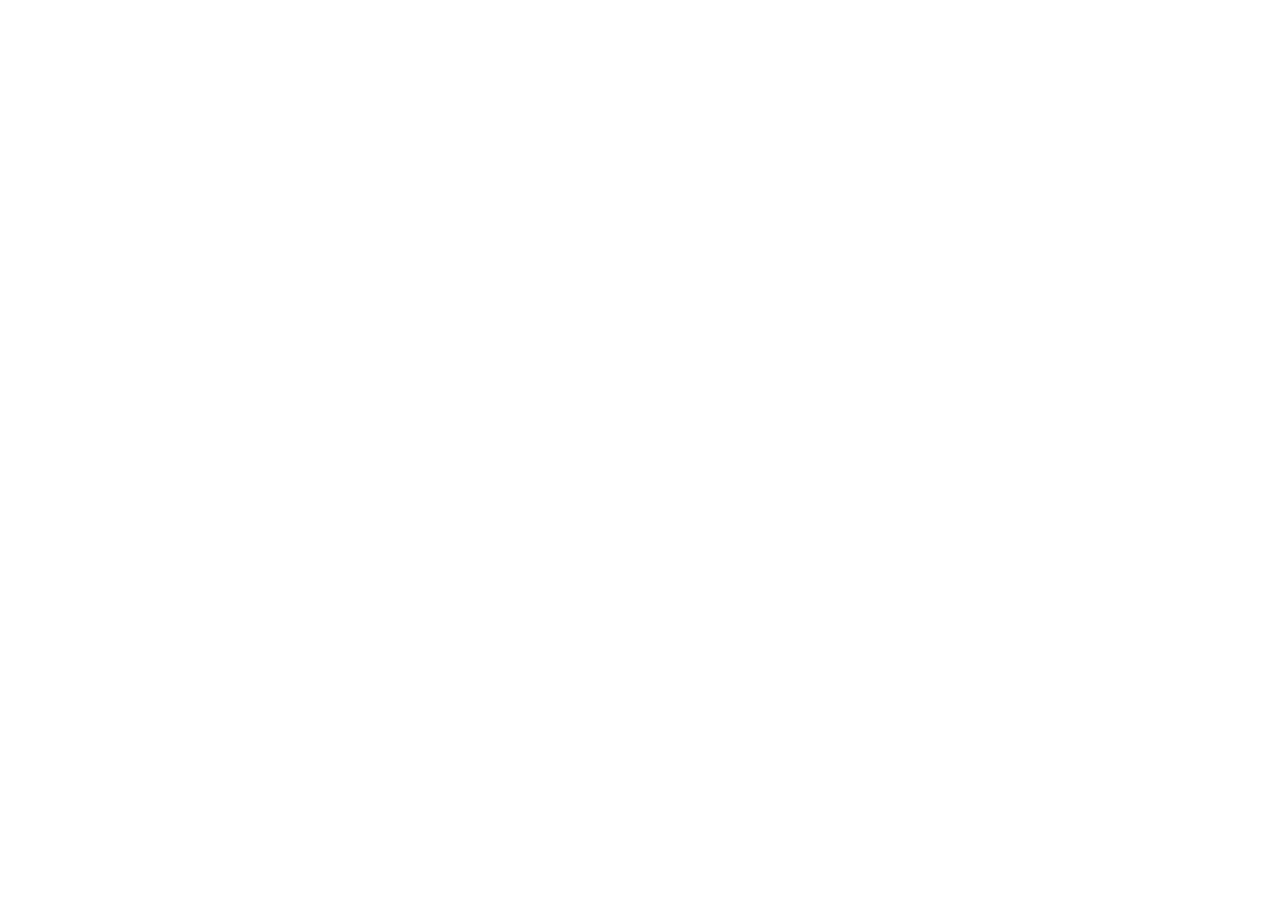
==== Web_Development_Projects/Amazon_Clone_v1/index.html @ 61e2529f "updated my project" ====
<!DOCTYPE html>
<html lang="en">
    <head>
        <meta charset="UTF-8">
        <meta name="viewport" content="width=device-width, initial-scale=1.0">
        <title>Document</title>
    </head>
    <body>
        
    </body>
</html>
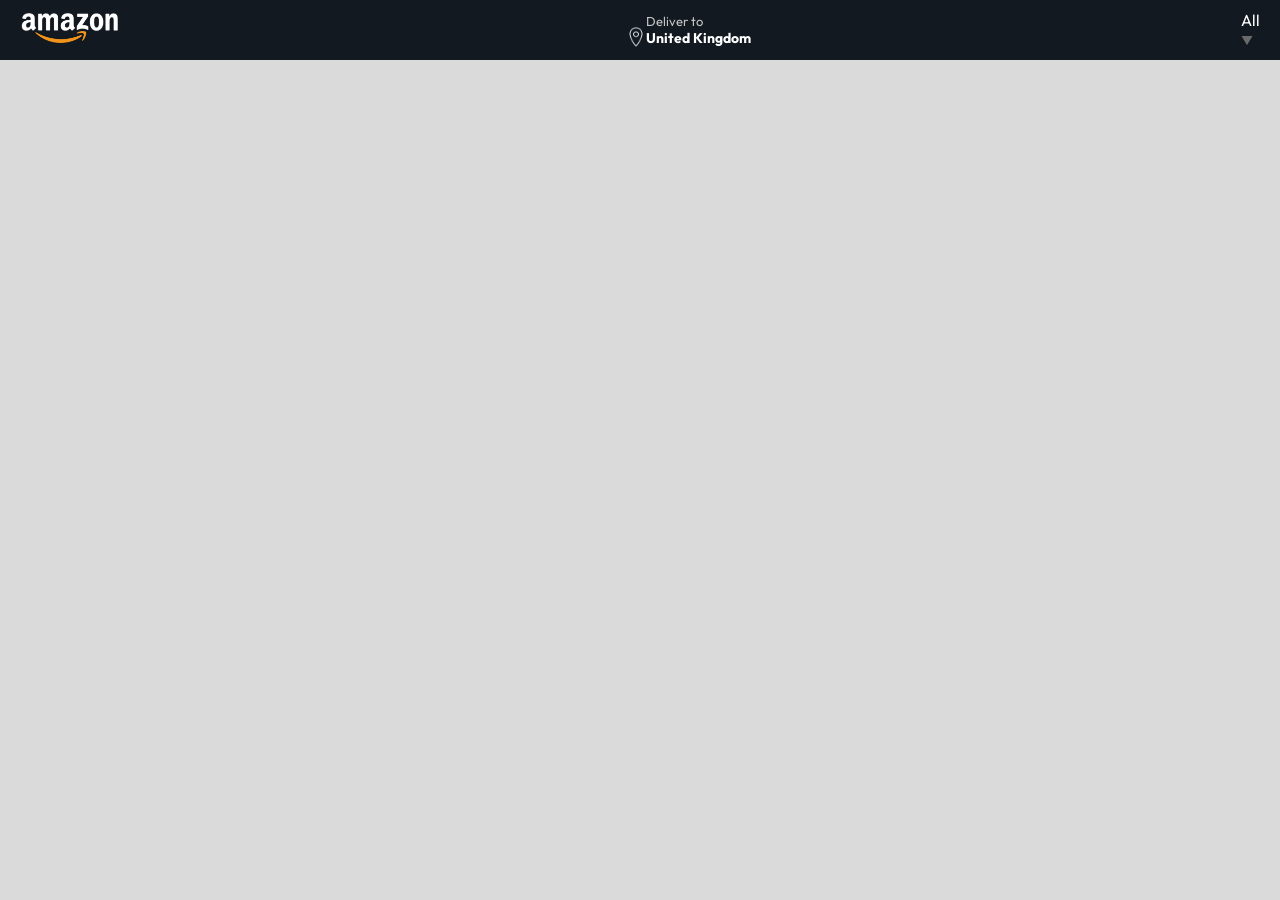
==== commit ce64e4d0: "Adding to my project" ====
--- a/Web_Development_Projects/Amazon_Clone_v1/index.html
+++ b/Web_Development_Projects/Amazon_Clone_v1/index.html
@@ -1,11 +1,74 @@
+<!---------------------------------------------
+
+Program Name: Amazon Clone
+
+Author Name: Oryon J. Facey
+
+Date: June 12 2025
+
+Desciption: This is a Amazon clone with some
+
+functionality to display my front end skill.
+
+In  this version I have only done the front
+
+page of the site.
+---------------------------------------------->
+
 <!DOCTYPE html>
+
 <html lang="en">
+
     <head>
+    
         <meta charset="UTF-8">
+    
         <meta name="viewport" content="width=device-width, initial-scale=1.0">
-        <title>Document</title>
+    
+        <title>Amazon Clone</title>
+    
+        <link rel="stylesheet" href="style.css">
+    
     </head>
+    
     <body>
-        
+
+        <nav>
+
+            <a href="/">
+                
+                <img src="./assets/amazon_logo.png" alt="Amazon Logo" width="100px">
+            
+            </a>
+
+            <div class="nav-country">
+
+                <img src="./assets/location_icon.png" alt="Location Icon" height="20px">
+
+                <div>
+                    
+                    <p> Deliver to</p>
+
+                    <h1>United Kingdom</h1>
+
+                </div>
+
+            </div>
+
+            <div class="nav-search">
+
+                <div class="nav-search-category">
+
+                    <p>All</p>
+
+                    <img src="./assets/dropdown_icon.png" height="12" alt="Drapdown Icon">
+
+                </div>
+                
+            </div>
+
+        </nav>
+
     </body>
+
 </html>
--- a/Web_Development_Projects/Amazon_Clone_v1/style.css
+++ b/Web_Development_Projects/Amazon_Clone_v1/style.css
@@ -0,0 +1,38 @@
+@import url('https://fonts.googleapis.com/css2?family=Outfit:wght@100..900&display=swap');
+*{
+    padding: 0;
+    margin: 0;
+    box-sizing: border-box;
+    font-family: Outfit;
+}
+
+body{
+    background: #dadada;
+}
+
+a{
+    text-decoration: none;
+    color: inherit;
+}
+
+nav{
+    display: flex;
+    align-items: center;
+    justify-content: space-between;
+    background: #131921;
+    padding: 10px 20px;
+    color: #fff;
+}
+
+.nav-country{
+    display: flex;
+    align-items: end;
+    margin-left: 15px;
+    font-size: 13px;
+    color: #c4c4c4;
+}
+
+.nav-country h1{
+   color: #fff;
+   font-size: 14px; 
+}
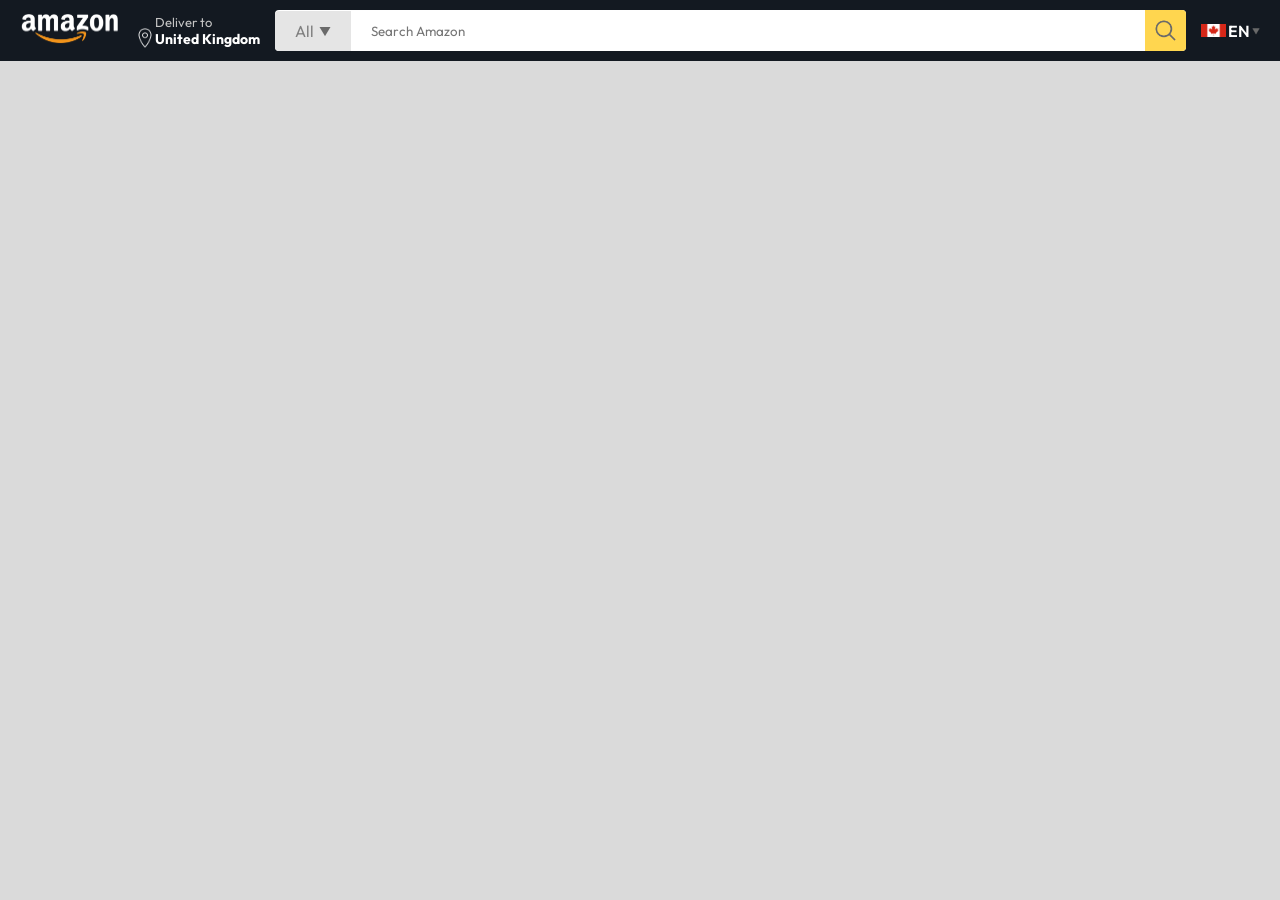
==== commit 2b1cd6e3: "Added to my project" ====
--- a/Web_Development_Projects/Amazon_Clone_v1/index.html
+++ b/Web_Development_Projects/Amazon_Clone_v1/index.html
@@ -64,6 +64,20 @@
                     <img src="./assets/dropdown_icon.png" height="12" alt="Drapdown Icon">
 
                 </div>
+
+                <input type="text" class="nav-search-input" placeholder="Search Amazon">
+
+                <img src="./assets/search_icon.png" alt="Search Icon" class="nav-search-icon">
+
+            </div>
+
+            <div class="nav-language">
+
+                <img src="./assets/Flag_of_Canada_(Pantone).svg.png" width="25px" alt="Canadian flag">
+
+                <p>EN</p>
+
+                <img src="./assets/dropdown_icon.png" width="8px" alt="Dropdown Icon">
                 
             </div>
 
--- a/Web_Development_Projects/Amazon_Clone_v1/style.css
+++ b/Web_Development_Projects/Amazon_Clone_v1/style.css
@@ -35,4 +35,46 @@
 .nav-country h1{
    color: #fff;
    font-size: 14px; 
+}
+
+.nav-search{
+    flex: 1;
+    display: flex;
+    align-items: center;
+    background: #fff;
+    color: gray;
+    max-width: 1000px;
+    border-radius: 4px;
+    margin-left: 15px;
+}
+
+.nav-search-category{
+    display: flex;
+    align-items: center;
+    padding: 10px 20px;
+    gap: 5px;
+    background: #e5e5e5;
+    border-radius: 4px 0 0 4px;
+}
+
+.nav-search-input{
+    border: none;
+    outline: none;
+    padding-left: 20px;
+    width: 100%;
+}
+
+.nav-search-icon{
+    max-width: 41px;
+    padding: 8px;
+    background: #ffd64f;
+    border-radius: 0 4px 4px 0;
+}
+
+.nav-language{
+    display: flex;
+    align-items: center;
+    gap: 2px;
+    font-weight: 600;
+    margin-left: 15px;
 }
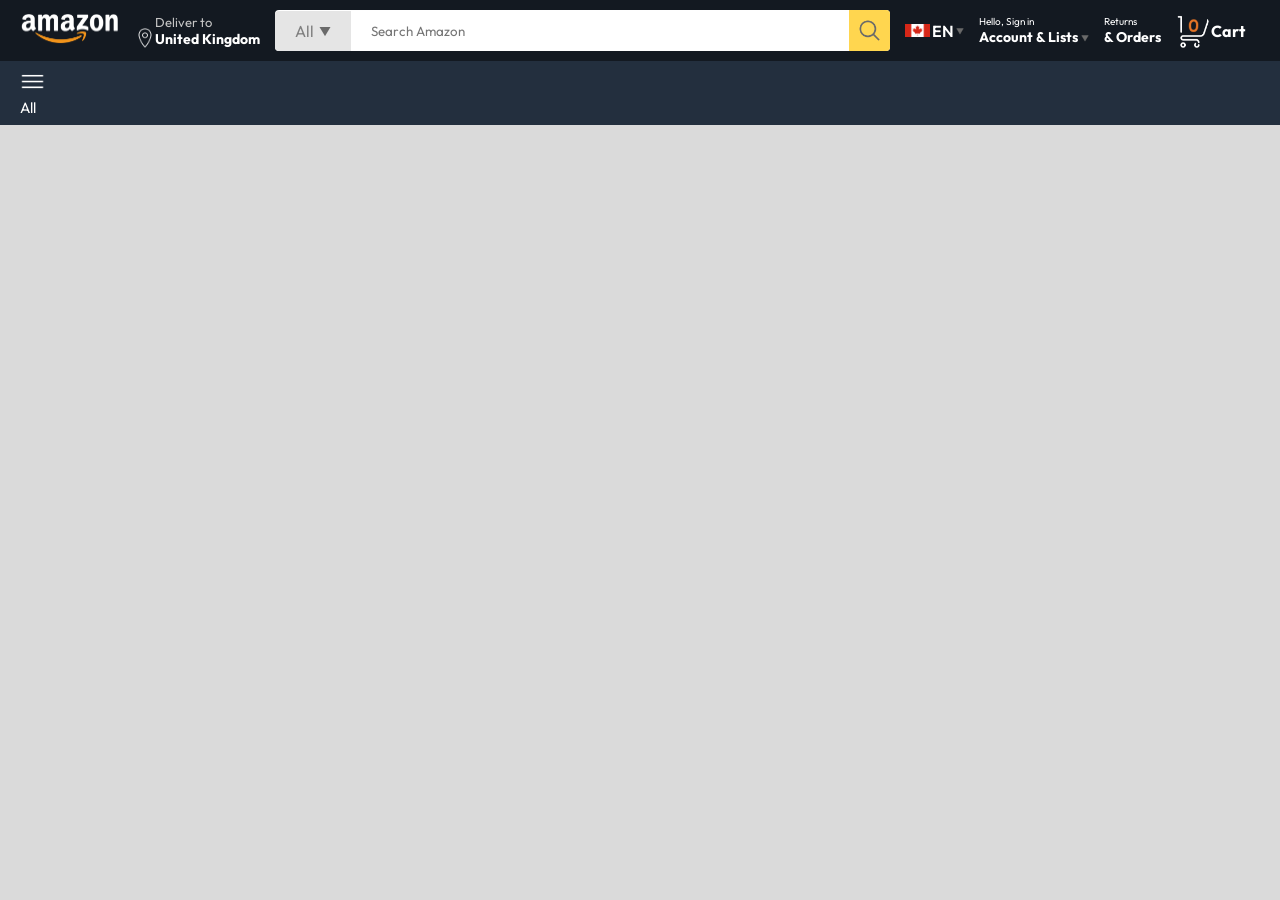
==== commit 5d213106: "Added to my project" ====
--- a/Web_Development_Projects/Amazon_Clone_v1/index.html
+++ b/Web_Development_Projects/Amazon_Clone_v1/index.html
@@ -78,10 +78,50 @@
                 <p>EN</p>
 
                 <img src="./assets/dropdown_icon.png" width="8px" alt="Dropdown Icon">
+
+            </div>
+
+            <div class="nav-text">
+
+                <p>Hello, Sign in</p>
+
+                <h1>
+                    
+                    Account & Lists <img src="./assets/dropdown_icon.png" alt="Dropdown Icon" width="8px">
+                
+                </h1>
+
+            </div>
+
+            <div class="nav-text">
+
+                <p>Returns</p>
+
+                <h1>& Orders</h1>
                 
             </div>
 
+            <a href="/" class="nav-cart">
+
+                <img src="./assets/cart_icon.png" width="35px" alt="Cart Icon">
+                
+                <h4>Cart</h4>
+            
+            </a>
+
         </nav>
+
+        <div class="nav-bottom">
+
+            <div>
+
+                <img src="./assets/menu_icon.png" width="25px" alt="Menu Icon">
+
+                <p>All</p>
+
+            </div>
+            
+        </div>
 
     </body>
 
--- a/Web_Development_Projects/Amazon_Clone_v1/style.css
+++ b/Web_Development_Projects/Amazon_Clone_v1/style.css
@@ -77,4 +77,32 @@
     gap: 2px;
     font-weight: 600;
     margin-left: 15px;
+}
+
+.nav-text{
+    margin-left: 15px;
+}
+
+.nav-text p{
+    font-size: 10px;
+}
+
+.nav-text h1{
+    font-size: 14px;
+}
+
+.nav-cart{
+    display: flex;
+    align-items: center;
+    margin: 0px 15px;
+}
+
+.nav-bottom{
+    display: flex;
+    align-items: center;
+    gap: 20px;
+    padding: 8px 20px;
+    background: #232f3e;
+    color: #fff;
+    font-size: 15px;
 }
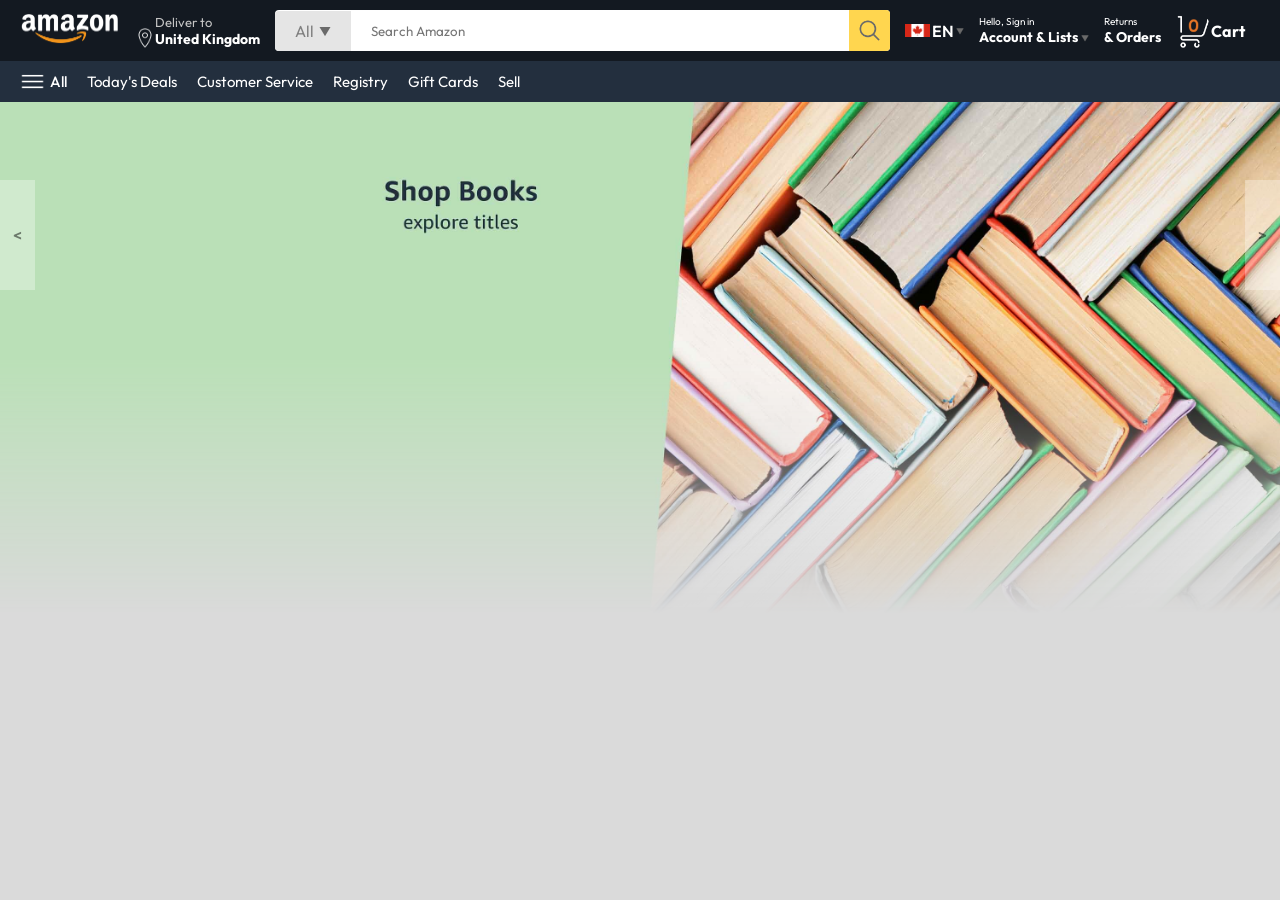
==== commit e57f9935: "Added to my project" ====
--- a/Web_Development_Projects/Amazon_Clone_v1/index.html
+++ b/Web_Development_Projects/Amazon_Clone_v1/index.html
@@ -32,6 +32,12 @@
     </head>
     
     <body>
+
+        <!--
+
+        The first navigation bar where the Amazon logo is located
+        
+        -->
 
         <nav>
 
@@ -111,6 +117,12 @@
 
         </nav>
 
+        <!--
+
+        The second navigation bar directly below the first one
+
+        -->
+
         <div class="nav-bottom">
 
             <div>
@@ -120,7 +132,47 @@
                 <p>All</p>
 
             </div>
+
+            <p>Today's Deals</p>
             
+            <p>Customer Service</p>
+            
+            <p>Registry</p>
+            
+            <p>Gift Cards</p>
+            
+            <p>Sell</p>
+        
+        </div>
+
+        <!--
+
+        The image sliders for the Amazon webpage
+        
+        -->
+
+        <div class="header-slider">
+
+            <a href="#" class="control_prev">&#60;</a>
+
+            <a href="#" class="control_next">&#62;</a>
+
+            <ul>
+
+                <img src="./assets/header1.jpg" class="header-img" alt="Shop Books">
+
+                <img src="./assets/header2.jpg" class="header-img" alt="Essentials for Gamers">
+
+                <img src="./assets/header3.jpg" class="header-img" alt="Kitchen favourites">
+
+                <img src="./assets/header4.jpg" class="header-img" alt="Lunar New Year">
+
+                <img src="./assets/header5.jpg" class="header-img" alt="Beauty products">
+
+                <img src="./assets/header6.jpg" class="header-img" alt="New Arrivals in Toys">
+            
+            </ul>
+
         </div>
 
     </body>
--- a/Web_Development_Projects/Amazon_Clone_v1/style.css
+++ b/Web_Development_Projects/Amazon_Clone_v1/style.css
@@ -105,4 +105,37 @@
     background: #232f3e;
     color: #fff;
     font-size: 15px;
+}
+.nav-bottom div{
+    display: flex;
+    align-items: center;
+    gap: 5px;
+    font-weight: 500;
+}
+
+.header-slider ul{
+    display: flex;
+    overflow-y: hidden;
+}
+
+.header-img{
+    max-width: 100%;
+    mask-image: linear-gradient(to bottom, #000000 50%, transparent 100%);
+}
+
+.header-slider a{
+    position: absolute;
+    top: 20%;
+    z-index: 1;
+    padding: 5vh 1vw;
+    background: #ffffff4f;
+    color: #0000007b;
+    text-decoration: none;
+    font-weight: 600;
+    font-size: 18;
+    cursor: pointer;
+}
+
+.control_next{
+    right: 0;
 }
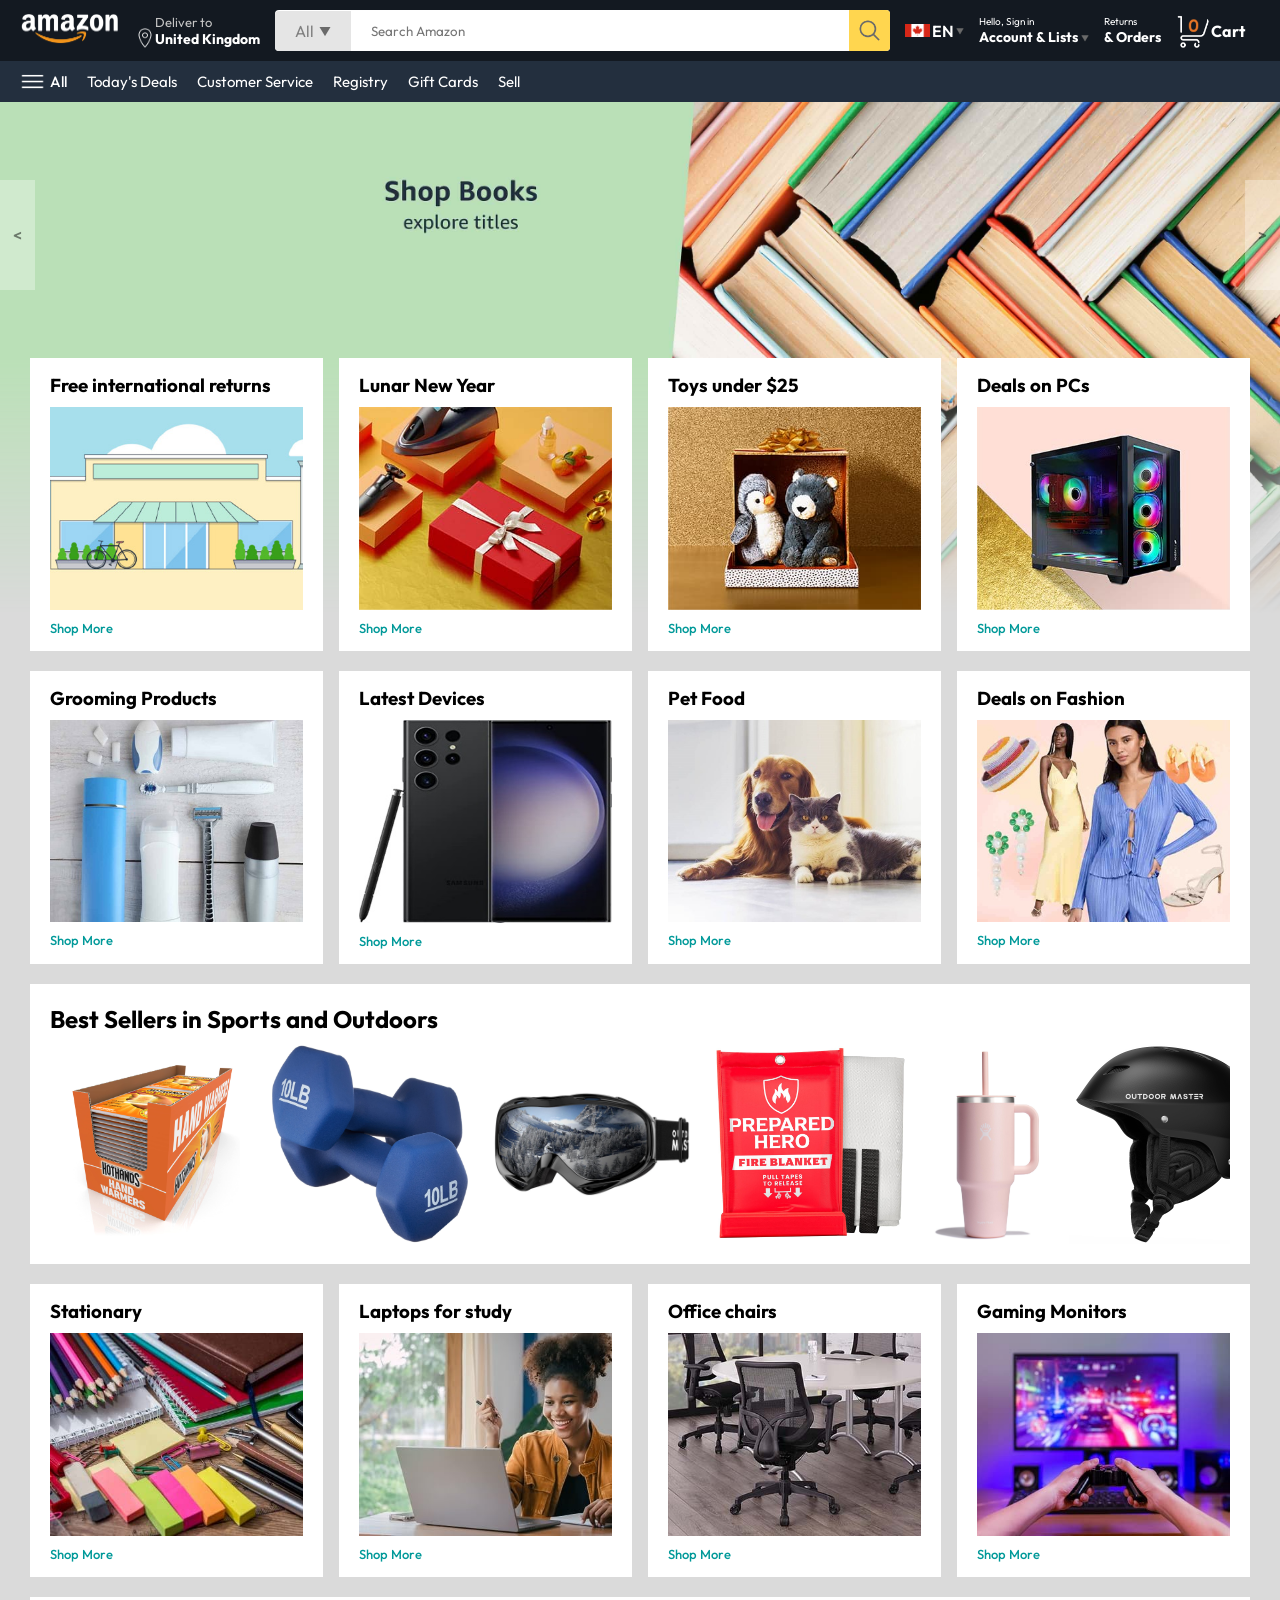
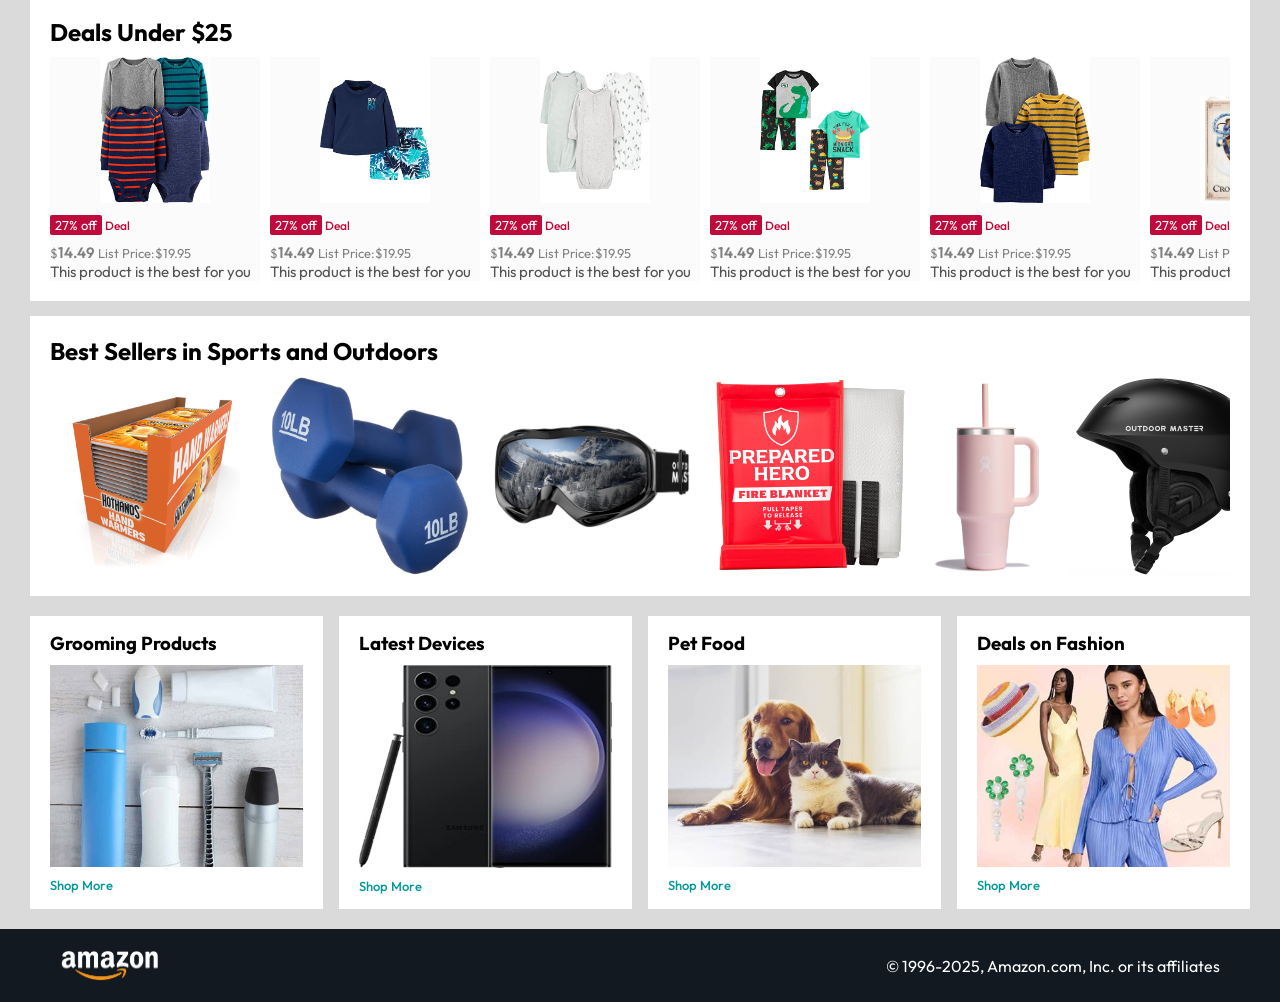
==== commit 391c0a89: "completed Amazon Clone Project" ====
--- a/Web_Development_Projects/Amazon_Clone_v1/index.html
+++ b/Web_Development_Projects/Amazon_Clone_v1/index.html
@@ -26,6 +26,12 @@
         <meta name="viewport" content="width=device-width, initial-scale=1.0">
     
         <title>Amazon Clone</title>
+
+        <!--
+        
+        This code links it to my css file.
+
+        -->
     
         <link rel="stylesheet" href="style.css">
     
@@ -175,6 +181,259 @@
 
         </div>
 
+        <div class="box-row header-box">
+            <div class="box-col">
+                <h3>Free international returns</h3>
+                <img src="./assets/box1-1.jpg" alt="">
+                <a href="/">Shop More</a>
+            </div>
+            <div class="box-col">
+                <h3>Lunar New Year</h3>
+                <img src="./assets/box1-2.jpg" alt="">
+                <a href="/">Shop More</a>
+            </div>
+            <div class="box-col">
+                <h3>Toys under $25</h3>
+                <img src="./assets/box1-3.jpg" alt="">
+                <a href="/">Shop More</a>
+            </div>
+            <div class="box-col">
+                <h3>Deals on PCs</h3>
+                <img src="./assets/box1-4.jpg" alt="">
+                <a href="/">Shop More</a>
+            </div>
+        </div>
+
+        <div class="box-row">
+            <div class="box-col">
+                <h3>Grooming Products</h3>
+                <img src="./assets/box2-1.jpg" alt="">
+                <a href="/">Shop More</a>
+            </div>
+            <div class="box-col">
+                <h3>Latest Devices</h3>
+                <img src="./assets/box2-2.jpg" alt="">
+                <a href="/">Shop More</a>
+            </div>
+            <div class="box-col">
+                <h3>Pet Food</h3>
+                <img src="./assets/box2-3.jpg" alt="">
+                <a href="/">Shop More</a>
+            </div>
+            <div class="box-col">
+                <h3>Deals on Fashion</h3>
+                <img src="./assets/box2-4.jpg" alt="">
+                <a href="/">Shop More</a>
+            </div>
+        </div>
+
+        <div class="products-slider">
+            <h2>Best Sellers in Sports and Outdoors</h2>
+            <div class="products">
+                <img src="./assets/product1-1.jpg" alt="">
+                <img src="./assets/product1-2.jpg" alt="">
+                <img src="./assets/product1-3.jpg" alt="">
+                <img src="./assets/product1-4.jpg" alt="">
+                <img src="./assets/product1-5.jpg" alt="">
+                <img src="./assets/product1-6.jpg" alt="">
+                <img src="./assets/product1-7.jpg" alt="">
+                <img src="./assets/product1-8.jpg" alt="">
+                <img src="./assets/product1-9.jpg" alt="">
+                <img src="./assets/product1-10.jpg" alt="">
+            </div>
+        </div>
+
+        <div class="box-row">
+            <div class="box-col">
+                <h3>Stationary</h3>
+                <img src="./assets/box3-1.jpg" alt="">
+                <a href="/">Shop More</a>
+            </div>
+            <div class="box-col">
+                <h3>Laptops for study</h3>
+                <img src="./assets/box3-2.jpg" alt="">
+                <a href="/">Shop More</a>
+            </div>
+            <div class="box-col">
+                <h3>Office chairs</h3>
+                <img src="./assets/box3-3.jpg" alt="">
+                <a href="/">Shop More</a>
+            </div>
+            <div class="box-col">
+                <h3>Gaming Monitors</h3>
+                <img src="./assets/box3-4.jpg" alt="">
+                <a href="/">Shop More</a>
+            </div>
+        </div>
+
+        <div class="products-slider-with-price">
+            <h2>Deals Under $25</h2>
+            <div class="products">
+                <div class="product-card">
+                    <div class="product-img-container">
+                        <img src="./assets/product2-1.jpg" alt="">
+                    </div>
+                    <div class="product-offer">
+                        <p>27% off</p> <span>Deal</span>
+                    </div>
+                    <p class="product-price">$<span>14.49</span> List Price:$19.95</p>
+                    <h4>This product is the best for you</h4>
+                </div>
+                <div class="product-card">
+                    <div class="product-img-container">
+                        <img src="./assets/product2-2.jpg" alt="">
+                    </div>
+                    <div class="product-offer">
+                        <p>27% off</p> <span>Deal</span>
+                    </div>
+                    <p class="product-price">$<span>14.49</span> List Price:$19.95</p>
+                    <h4>This product is the best for you</h4>
+                </div>
+                <div class="product-card">
+                    <div class="product-img-container">
+                        <img src="./assets/product2-3.jpg" alt="">
+                    </div>
+                    <div class="product-offer">
+                        <p>27% off</p> <span>Deal</span>
+                    </div>
+                    <p class="product-price">$<span>14.49</span> List Price:$19.95</p>
+                    <h4>This product is the best for you</h4>
+                </div>
+                <div class="product-card">
+                    <div class="product-img-container">
+                        <img src="./assets/product2-4.jpg" alt="">
+                    </div>
+                    <div class="product-offer">
+                        <p>27% off</p> <span>Deal</span>
+                    </div>
+                    <p class="product-price">$<span>14.49</span> List Price:$19.95</p>
+                    <h4>This product is the best for you</h4>
+                </div>
+                <div class="product-card">
+                    <div class="product-img-container">
+                        <img src="./assets/product2-5.jpg" alt="">
+                    </div>
+                    <div class="product-offer">
+                        <p>27% off</p> <span>Deal</span>
+                    </div>
+                    <p class="product-price">$<span>14.49</span> List Price:$19.95</p>
+                    <h4>This product is the best for you</h4>
+                </div>
+                <div class="product-card">
+                    <div class="product-img-container">
+                        <img src="./assets/product2-6.jpg" alt="">
+                    </div>
+                    <div class="product-offer">
+                        <p>27% off</p> <span>Deal</span>
+                    </div>
+                    <p class="product-price">$<span>14.49</span> List Price:$19.95</p>
+                    <h4>This product is the best for you</h4>
+                </div>
+                <div class="product-card">
+                    <div class="product-img-container">
+                        <img src="./assets/product2-7.jpg" alt="">
+                    </div>
+                    <div class="product-offer">
+                        <p>27% off</p> <span>Deal</span>
+                    </div>
+                    <p class="product-price">$<span>14.49</span> List Price:$19.95</p>
+                    <h4>This product is the best for you</h4>
+                </div>
+                <div class="product-card">
+                    <div class="product-img-container">
+                        <img src="./assets/product2-8.jpg" alt="">
+                    </div>
+                    <div class="product-offer">
+                        <p>27% off</p> <span>Deal</span>
+                    </div>
+                    <p class="product-price">$<span>14.49</span> List Price:$19.95</p>
+                    <h4>This product is the best for you</h4>
+                </div>
+                <div class="product-card">
+                    <div class="product-img-container">
+                        <img src="./assets/product2-9.jpg" alt="">
+                    </div>
+                    <div class="product-offer">
+                        <p>27% off</p> <span>Deal</span>
+                    </div>
+                    <p class="product-price">$<span>14.49</span> List Price:$19.95</p>
+                    <h4>This product is the best for you</h4>
+                </div>
+                <div class="product-card">
+                    <div class="product-img-container">
+                        <img src="./assets/product2-10.jpg" alt="">
+                    </div>
+                    <div class="product-offer">
+                        <p>27% off</p> <span>Deal</span>
+                    </div>
+                    <p class="product-price">$<span>14.49</span> List Price:$19.95</p>
+                    <h4>This product is the best for you</h4>
+                </div>
+                <div class="product-card">
+                    <div class="product-img-container">
+                        <img src="./assets/product2-11.jpg" alt="">
+                    </div>
+                    <div class="product-offer">
+                        <p>27% off</p> <span>Deal</span>
+                    </div>
+                    <p class="product-price">$<span>14.49</span> List Price:$19.95</p>
+                    <h4>This product is the best for you</h4>
+                </div>
+            </div>
+        </div>
+
+        <div class="products-slider">
+            <h2>Best Sellers in Sports and Outdoors</h2>
+            <div class="products">
+                <img src="./assets/product1-1.jpg" alt="">
+                <img src="./assets/product1-2.jpg" alt="">
+                <img src="./assets/product1-3.jpg" alt="">
+                <img src="./assets/product1-4.jpg" alt="">
+                <img src="./assets/product1-5.jpg" alt="">
+                <img src="./assets/product1-6.jpg" alt="">
+                <img src="./assets/product1-7.jpg" alt="">
+                <img src="./assets/product1-8.jpg" alt="">
+                <img src="./assets/product1-9.jpg" alt="">
+                <img src="./assets/product1-10.jpg" alt="">
+            </div>
+        </div>
+
+        <div class="box-row">
+            <div class="box-col">
+                <h3>Grooming Products</h3>
+                <img src="./assets/box2-1.jpg" alt="">
+                <a href="/">Shop More</a>
+            </div>
+            <div class="box-col">
+                <h3>Latest Devices</h3>
+                <img src="./assets/box2-2.jpg" alt="">
+                <a href="/">Shop More</a>
+            </div>
+            <div class="box-col">
+                <h3>Pet Food</h3>
+                <img src="./assets/box2-3.jpg" alt="">
+                <a href="/">Shop More</a>
+            </div>
+            <div class="box-col">
+                <h3>Deals on Fashion</h3>
+                <img src="./assets/box2-4.jpg" alt="">
+                <a href="/">Shop More</a>
+            </div>
+        </div>
+
+        <footer>
+            <img src="./assets/amazon_logo.png" width="100" alt="">
+            <p>&#169; 1996-2025, Amazon.com, Inc. or its affiliates</p>
+        </footer>
+
+        <!--
+        
+        The code below connects my webpage to my JavaScript file.
+        
+        -->
+
+        <script src="script.js"></script>
+
     </body>
 
 </html>
--- a/Web_Development_Projects/Amazon_Clone_v1/style.css
+++ b/Web_Development_Projects/Amazon_Clone_v1/style.css
@@ -138,4 +138,105 @@
 
 .control_next{
     right: 0;
+}
+.box-row{
+    display: flex;
+    flex-wrap: wrap;
+    row-gap: 20px;
+    justify-content: space-between;
+    margin: 20px 30px;
+}
+.box-col{
+    display: flex;
+    flex-direction: column;
+    gap: 10px;
+    padding: 15px 20px;
+    background: #fff;
+    max-width: 24%;
+    min-height: 200px;
+    z-index: 1;
+}
+.box-col a{
+    font-size: 13px;
+    color: #009999;
+    font-weight: 500;
+}
+.header-box{
+    margin-top: -20vw;
+}
+.products-slider{
+    background: #fff;
+    margin: 0 30px;
+    padding: 20px;
+    margin-bottom: 15px;
+}
+.products-slider .products{
+    display: flex;
+    overflow-x: auto;
+    gap: 20px;
+    margin-top: 10px;
+    scrollbar-width: none;
+}
+.products-slider .products img{
+    max-width: 200px;
+    max-height: 200px;
+}
+.products-slider-with-price{
+    background: #fff;
+    margin: 0 30px;
+    padding: 20px;
+    margin-bottom: 15px;
+}
+.products-slider-with-price .products{
+    display: flex;
+    overflow-x: auto;
+    gap: 10px;
+    margin-top: 10px;
+    scrollbar-width: none;
+}
+.product-card{
+    display: flex;
+    flex-direction: column;
+    justify-content: end;
+    min-width: 210px;
+    background: #fbfbfb;
+}
+.product-card img{
+    width: 110px;
+    margin: 0 50px;
+}
+.product-offer p{
+    background: #be0b3b;
+    color: #fff;
+    display: inline-block;
+    padding: 2px 5px;
+    border-radius: 2px;
+    margin: 8px 0;
+    font-size: 13px;
+}
+.product-offer span{
+    color: #be0b3b;
+    font-weight: 500;
+    font-size: 12px;
+}
+.product-price{
+    color: gray;
+    font-size: 13px;
+}
+.product-card h4{
+    color:#525252;
+    font-size: 15px;
+    font-weight: 400;
+}
+.product-price span{
+    font-size: 15px;
+    font-weight: 600;
+}
+footer{
+    display: flex;
+    justify-content: space-between;
+    align-items: center;
+    color: #fff;
+    background: #131921;
+    padding: 20px 60px;
 }
